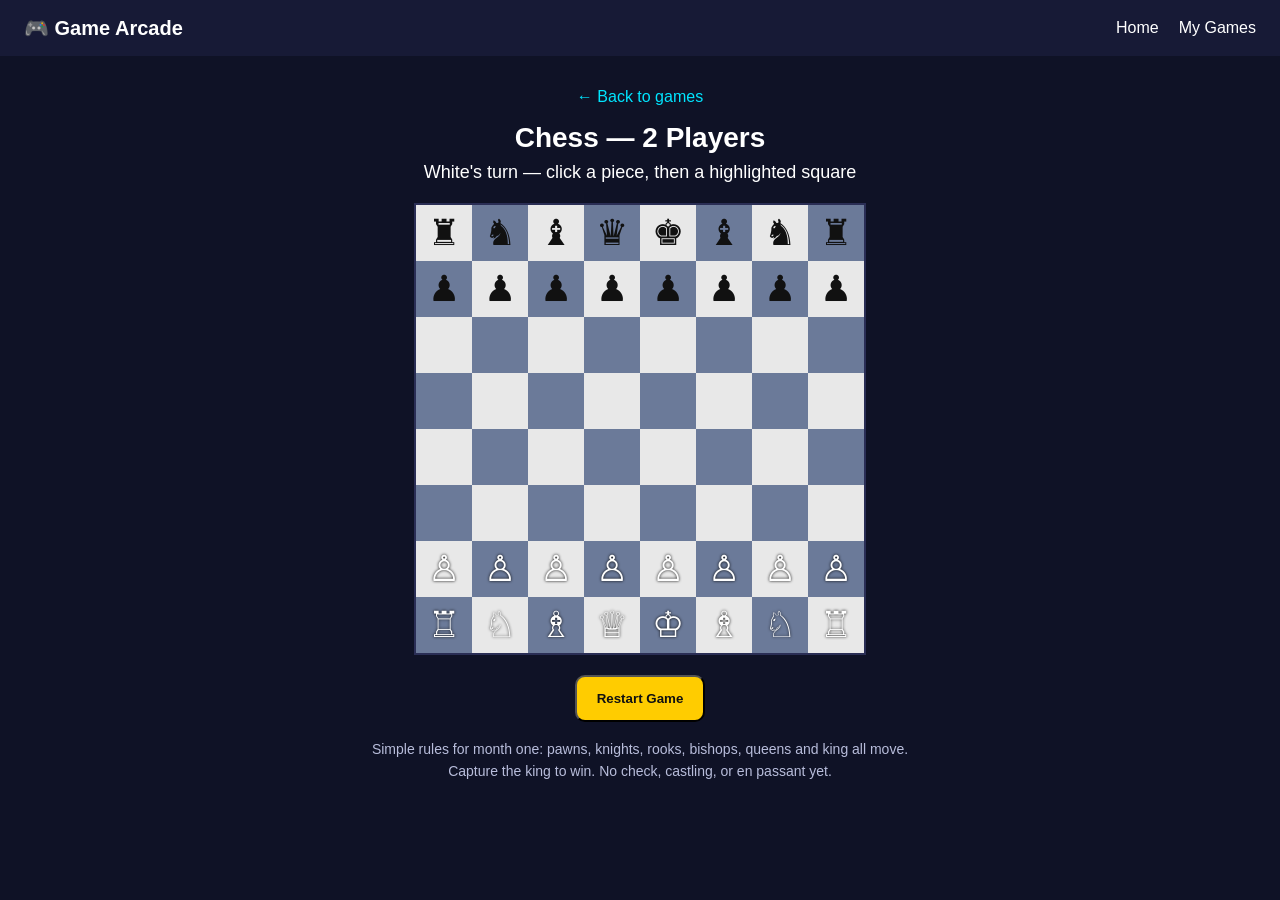
==== game-arcade/chess.html @ 164e7284 "Add playable connect 4" ====
<!DOCTYPE html>
<html lang="en">
<head>
  <meta charset="UTF-8">
  <meta name="viewport" content="width=device-width, initial-scale=1.0">
  <title>Chess — Game Arcade</title>
  <link rel="stylesheet" href="styles.css">
</head>
<body>
  <header class="topbar">
    <a href="index.html" class="logo">🎮 Game Arcade</a>
    <nav><a href="home.html">Home</a><a href="#">My Games</a></nav>
  </header>
  <main class="game-page">
    <a href="home.html">← Back to games</a>
    <h2>Chess — 2 Players</h2>
    <p id="status">White's turn — click a piece, then a highlighted square</p>
    <div class="chess-board" id="board"></div>
    <button id="restart" class="btn primary">Restart Game</button>
    <p id="history-note" class="note"></p>
    <p class="note">Simple rules for month one: pawns, knights, rooks, bishops, queens and king all move. Capture the king to win. No check, castling, or en passant yet.</p>
  </main>
  <script src="chess.js"></script>
</body>
</html>
---- game-arcade/styles.css ----
* { box-sizing: border-box; margin: 0; padding: 0; }

body {
  font-family: Arial, sans-serif;
  background: #0f1226;
  color: #ffffff;
  min-height: 100vh;
}

a { color: #00e5ff; text-decoration: none; }

/* Welcome screen */
.welcome {
  max-width: 560px;
  margin: 0 auto;
  padding: 80px 20px;
  text-align: center;
}
.welcome h1 { font-size: 48px; margin-bottom: 12px; }
.tagline { color: #b8bddb; font-size: 18px; margin-bottom: 32px; }

.auth-buttons {
  display: flex;
  flex-direction: column;
  gap: 12px;
  margin-bottom: 24px;
}
.btn {
  display: inline-block;
  padding: 14px 20px;
  border-radius: 10px;
  font-weight: bold;
  text-align: center;
}
.btn.primary { background: #ffcc00; color: #111111; }
.btn.guest { background: transparent; color: #ffffff; border: 2px solid #00e5ff; }
.btn.play { background: #00e5ff; color: #111111; margin-top: 12px; }
.note { color: #b8bddb; font-size: 14px; line-height: 1.6; }

/* Home page */
.topbar {
  display: flex;
  justify-content: space-between;
  align-items: center;
  padding: 16px 24px;
  background: #171a36;
}
.logo { font-size: 20px; font-weight: bold; color: #ffffff; }
.topbar nav a { margin-left: 20px; color: #ffffff; }

.home { max-width: 1000px; margin: 0 auto; padding: 32px 20px; }
.home h2 { font-size: 28px; margin: 16px 0 20px; }
.guest-banner {
  background: #171a36;
  padding: 12px 16px;
  border-radius: 8px;
  color: #b8bddb;
}

.games-grid {
  display: grid;
  grid-template-columns: repeat(auto-fit, minmax(220px, 1fr));
  gap: 20px;
}
.game-card {
  background: #171a36;
  border: 1px solid #2a2e55;
  border-radius: 12px;
  padding: 24px;
}
.game-icon { font-size: 36px; margin-bottom: 12px; }
.game-card h3 { margin-bottom: 8px; }
.game-card p { color: #b8bddb; line-height: 1.5; }

.game-page { max-width: 600px; margin: 0 auto; padding: 32px 20px; text-align: center; }
.game-page h2 { font-size: 28px; margin: 16px 0 8px; }
#status { font-size: 18px; margin-bottom: 20px; }

.board {
  display: grid;
  grid-template-columns: repeat(3, 100px);
  gap: 8px;
  justify-content: center;
  margin: 0 auto 20px;
}
.cell {
  width: 100px;
  height: 100px;
  background: #171a36;
  border: 1px solid #2a2e55;
  border-radius: 10px;
  display: flex;
  align-items: center;
  justify-content: center;
  font-size: 48px;
  font-weight: bold;
  cursor: pointer;
}
.cell:hover { background: #1f2347; }
#restart { margin-bottom: 16px; }

.connect-board {
  display: grid;
  grid-template-columns: repeat(7, 60px);
  gap: 8px;
  justify-content: center;
  background: #171a36;
  border: 1px solid #2a2e55;
  border-radius: 12px;
  padding: 16px;
  margin: 0 auto 20px;
  width: fit-content;
}
.connect-cell {
  width: 60px;
  height: 60px;
  background: #0f1226;
  border-radius: 50%;
  cursor: pointer;
}
.connect-cell.red { background: #ff4444; }
.connect-cell.yellow { background: #ffcc00; }

/* Puzzle */
.puzzle-board {
  display: grid;
  grid-template-columns: repeat(3, 100px);
  gap: 8px;
  justify-content: center;
  margin: 0 auto 20px;
}
.puzzle-tile {
  width: 100px; height: 100px;
  background: #00e5ff; color: #111;
  display: flex; align-items: center; justify-content: center;
  font-size: 36px; font-weight: bold;
  border-radius: 10px; cursor: pointer;
}
.puzzle-tile.blank { background: #171a36; cursor: default; }

/* Chess */
.chess-board {
  display: grid;
  grid-template-columns: repeat(8, 56px);
  gap: 0;
  justify-content: center;
  margin: 0 auto 20px;
  border: 2px solid #2a2e55;
  width: fit-content;
}
.chess-cell {
  width: 56px; height: 56px;
  display: flex; align-items: center; justify-content: center;
  font-size: 36px; cursor: pointer;
}
.chess-cell.light { background: #e8e8e8; }
.chess-cell.dark { background: #6b7a99; }
.chess-cell.white-piece { color: #ffffff; text-shadow: 0 0 3px #000; }
.chess-cell.black-piece { color: #111111; }
.chess-cell.selected { outline: 3px solid #ffcc00; outline-offset: -3px; }
.chess-cell.legal { outline: 3px solid #00e5ff; outline-offset: -3px; }
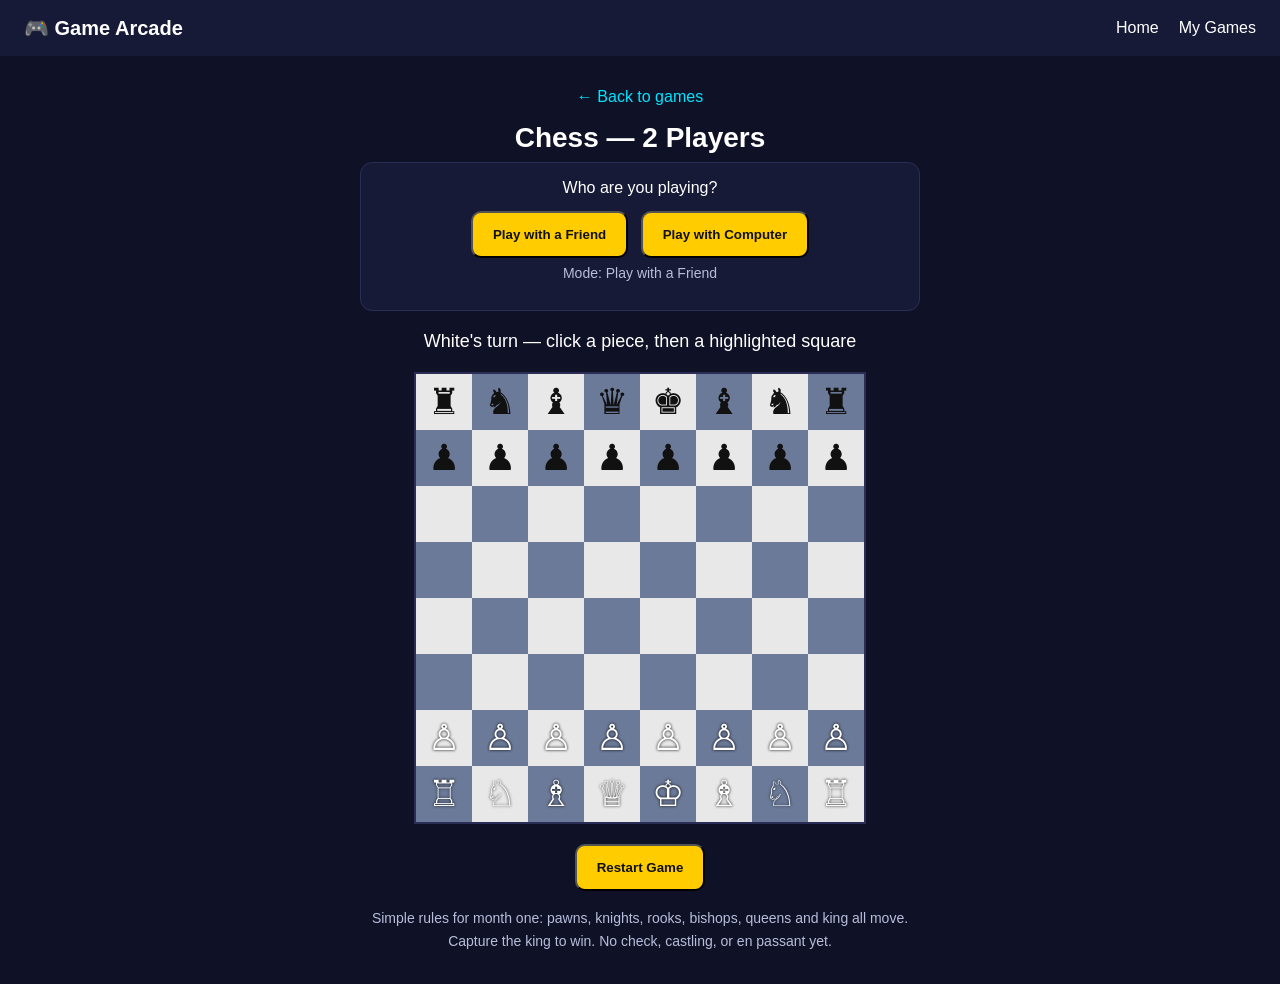
==== commit 8a771ab1: "Add option to either play with a friend or computer with 3 levels" ====
--- a/game-arcade/chess.html
+++ b/game-arcade/chess.html
@@ -14,6 +14,18 @@
   <main class="game-page">
     <a href="home.html">← Back to games</a>
     <h2>Chess — 2 Players</h2>
+    <div class="mode-picker">
+  <p>Who are you playing?</p>
+  <button id="mode-friend" class="btn primary">Play with a Friend</button>
+  <button id="mode-computer" class="btn primary">Play with Computer</button>
+  <div id="difficulty-picker" style="display:none; margin-top:12px;">
+    <p>Computer level:</p>
+    <button class="btn difficulty" data-diff="easy">Easy</button>
+    <button class="btn difficulty" data-diff="medium">Medium</button>
+    <button class="btn difficulty" data-diff="hard">Hard</button>
+  </div>
+  <p id="mode-label" class="note">Mode: Play with a Friend</p>
+</div>
     <p id="status">White's turn — click a piece, then a highlighted square</p>
     <div class="chess-board" id="board"></div>
     <button id="restart" class="btn primary">Restart Game</button>
--- a/game-arcade/styles.css
+++ b/game-arcade/styles.css
@@ -159,3 +159,9 @@
 .chess-cell.black-piece { color: #111111; }
 .chess-cell.selected { outline: 3px solid #ffcc00; outline-offset: -3px; }
 .chess-cell.legal { outline: 3px solid #00e5ff; outline-offset: -3px; }
+
+.mode-picker { background: #171a36; border: 1px solid #2a2e55; border-radius: 12px; padding: 16px; margin-bottom: 20px; }
+.mode-picker p { margin-bottom: 10px; }
+.mode-picker .btn { margin: 4px; }
+.btn.difficulty.active { background: #ffcc00; color: #111; }
+
